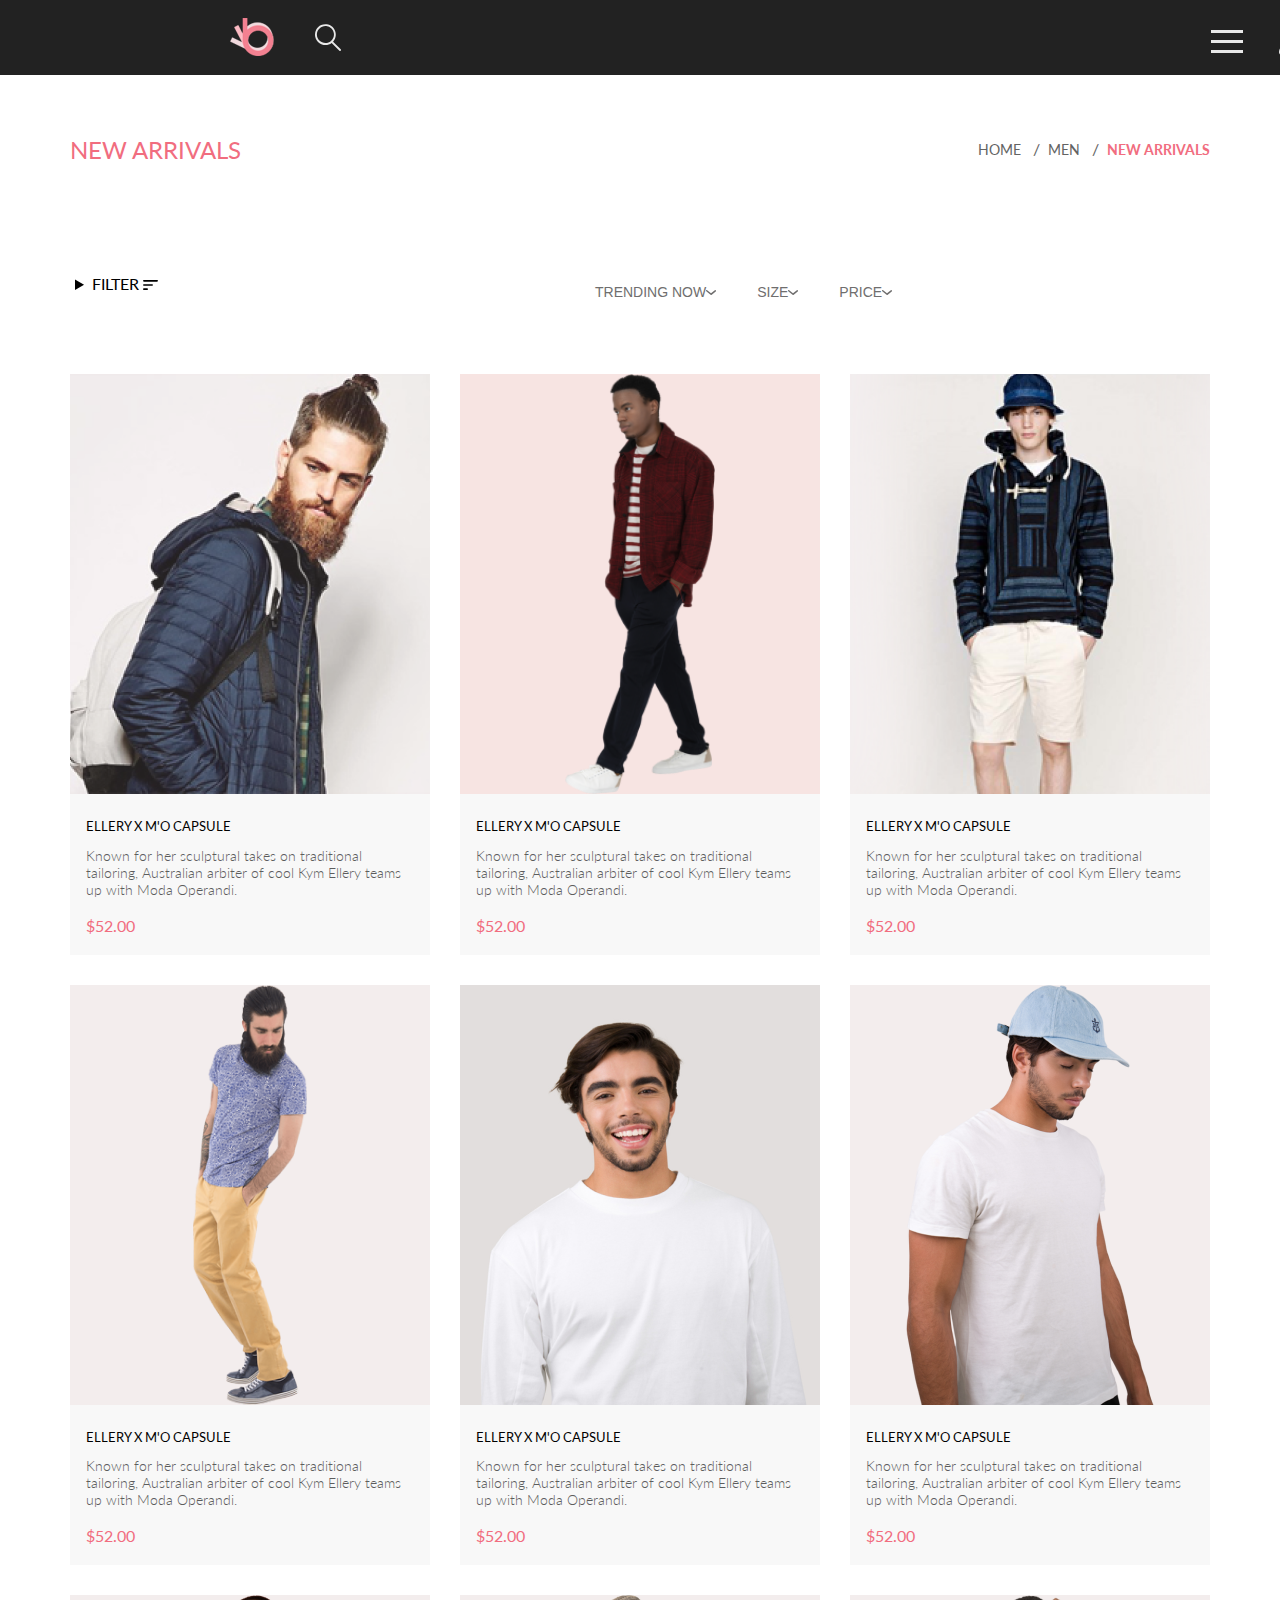
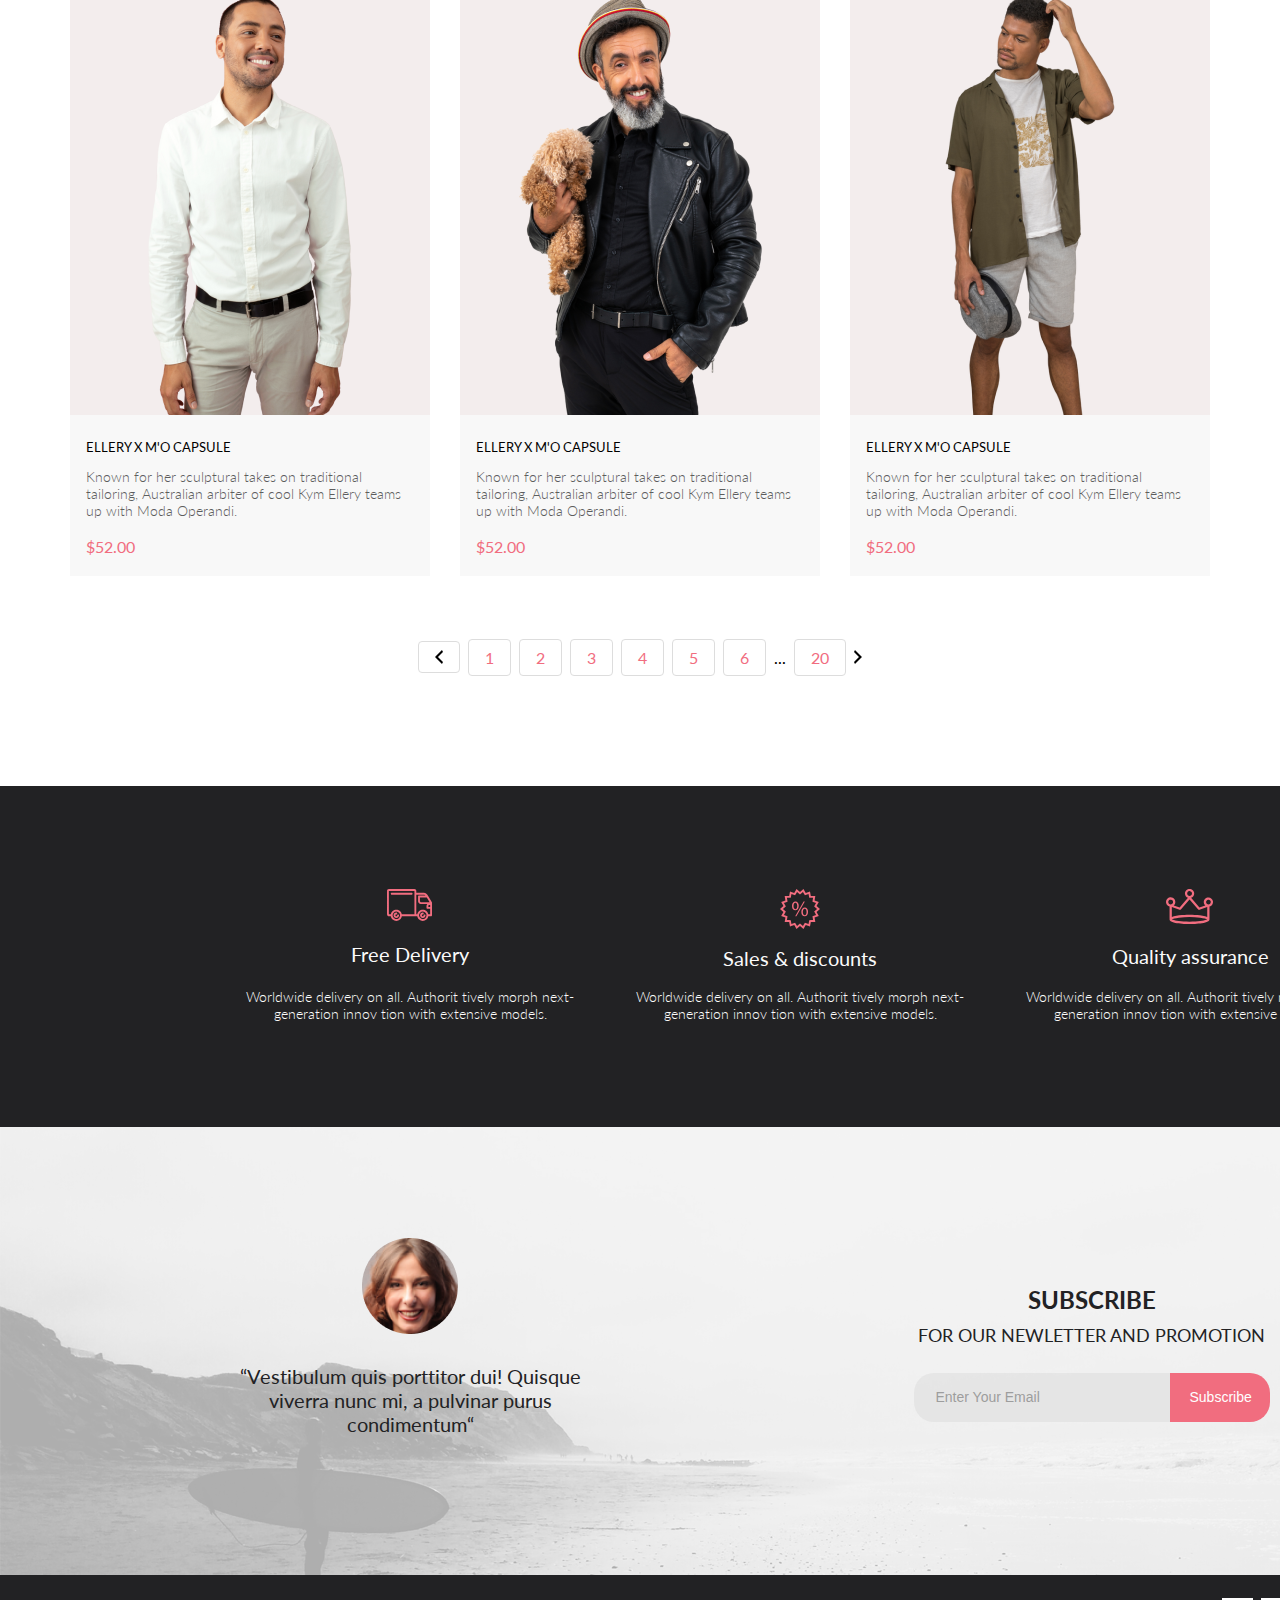
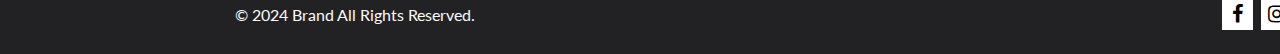
==== catalog.html @ 46aeae8e "git init" ====
<!DOCTYPE html>
<html lang="en">
<head>
    <meta charset="UTF-8">
    <meta http-equiv="X-UA-Compatible" content="IE=edge">
    <meta name="viewport" content="width=device-width, initial-scale=1.0">
    <title>Catalog</title>
    <link rel="stylesheet" href="style.css" />
    <link
        href="https://fonts.googleapis.com/css2?family=Lato:ital,wght@0,100;0,300;0,400;0,700;0,900;1,100;1,300;1,400;1,700;1,900&display=swap"
        rel="stylesheet">
    <link rel="stylesheet" href="https://cdnjs.cloudflare.com/ajax/libs/font-awesome/4.7.0/css/font-awesome.min.css">
</head>
<body>
    <header class="top__container">
        <div class="head__navbar center__site">
            <div class="logo">
                <a href="./index.html"><img src="./img/logo.svg" alt="logo"></a>
                <button><img src="./img/search.svg" alt="search"></button>
            </div>
            <div class="head__buttons">
                <div class="hamburger-menu">
                    <input id="menu__toggle" type="checkbox" />
                    <label class="menu__btn" for="menu__toggle">
                        <span></span>
                    </label>
                    <ul class="menu__box">
                        <h2>MENU</h2>
                        <h3>MAN</h3>
                        <li><a class="menu__item" href="#m_accessories">Accessories</a></li>
                        <li><a class="menu__item" href="#m_bags">Bags</a></li>
                        <li><a class="menu__item" href="#m_denim">Denim</a></li>
                        <li><a class="menu__item" href="#m_t-shirts">T-Shirts</a></li>
                        <h3>WOMAN</h3>
                        <li><a class="menu__item" href="#w_accessories">Accessories</a></li>
                        <li><a class="menu__item" href="#w_jackets&coats">Jackets & Coats</a></li>
                        <li><a class="menu__item" href="#w_polos">Polos</a></li>
                        <li><a class="menu__item" href="#w_t-shirts">T-Shirts</a></li>
                        <li><a class="menu__item" href="#w_shirts">Shirts</a></li>
                        <h3>KIDS</h3>
                        <li><a class="menu__item" href="#k_accessories">Accessories</a></li>
                        <li><a class="menu__item" href="#k_jackets&coats">Jackets & Coats</a></li>
                        <li><a class="menu__item" href="#k_polos">Polos</a></li>
                        <li><a class="menu__item" href="#k_t-shirts">T-Shirts</a></li>
                        <li><a class="menu__item" href="#k_shirts">Shirts</a></li>
                        <li><a class="menu__item" href="#k_bags">Bags</a></li>
                    </ul>
                </div>
                <button><img src="./img/profile.svg" alt="profile"></button>
                <button><img src="./img/cart.svg" alt="cart"></button>
            </div>
        </div>
    </header>
    <main class="container center__site">
        <div class="head__container">
            <h3>NEW ARRIVALS</h3>
            <ul class="head__breadcrumbs">
                <li><a class="head__bredcrumbs__link" href="./index.html">HOME</a> <span class="pipe">/</span></li>
                <li><a class="head__bredcrumbs__link" href="./catalog.html">MEN</a> <span class="pipe">/</span></li>
                <li><span class="head__bredcrumbs__link-new">NEW ARRIVALS</span></li>
            </ul>
        </div>
        <div class="dropdown__filter__block">
            <div class="filter__block">
                <details class="filter">
                    <summary class="filter__summary"><span class="filter__heading">FILTER</span> <svg width="15" height="10" viewBox="0 0 15 10" fill="none" xmlns="http://www.w3.org/2000/svg">
                        <path d="M0.833333 10H4.16667C4.625 10 5 9.625 5 9.16667C5 8.70833 4.625 8.33333 4.16667 8.33333H0.833333C0.375 8.33333 0 8.70833 0 9.16667C0 9.625 0.375 10 0.833333 10ZM0 0.833333C0 1.29167 0.375 1.66667 0.833333 1.66667H14.1667C14.625 1.66667 15 1.29167 15 0.833333C15 0.375 14.625 0 14.1667 0H0.833333C0.375 0 0 0.375 0 0.833333ZM0.833333 5.83333H9.16667C9.625 5.83333 10 5.45833 10 5C10 4.54167 9.625 4.16667 9.16667 4.16667H0.833333C0.375 4.16667 0 4.54167 0 5C0 5.45833 0.375 5.83333 0.833333 5.83333Z" fill="black"/>
                        </svg>
                        </summary>
                        Lorem ipsum dolor sit amet consectetur adipisicing elit. Nostrum, quae dolore? Perferendis, blanditiis at, voluptates qui cum facilis voluptas minus modi laborum perspiciatis aut dignissimos! Ipsa exercitationem ab magnam deserunt.
                </details>
            </div>
            <div class="dropdown">
                <button class="dropbtn">TRENDING NOW <span class="arrow"><img src="./img/Vector.svg"
                            alt="vector"></span></button>
                <div class="dropdown-content">
                    <p>Trending Item 1</p>
                    <p>Trending Item 2</p>
                </div>
            </div>
            <div class="dropdown">
                <button class="dropbtn">SIZE <span class="arrow"><img src="./img/Vector.svg"
                            alt="vector"></span></button>
                <div class="dropdown-content">
                    <button class="size-btn">XS</button>
                    <button class="size-btn">S</button>
                    <button class="size-btn">M</button>
                    <button class="size-btn">L</button>
                </div>
            </div>
            <div class="dropdown">
                <button class="dropbtn">PRICE <span class="arrow"><img src="./img/Vector.svg"
                            alt="vector"></span></button>
                <div class="dropdown-content">
                    <p>Trending Item 1</p>
                    <p>Trending Item 2</p>
                </div>
            </div>
        </div>
        <div class="all__cards__catalog">
            <div class="product__card__catalog">
                <div class="prod__image_cont">
                    <img src="./img/product1.png" alt="man_lefttop">
                    <button class="btn">
                        <img src="./img/cart.svg" alt="cart">
                        Add to Cart
                    </button>
                </div>
                <div class="card__text">
                    <h3>ELLERY X M'O CAPSULE</h3>
                    <p>Known for her sculptural takes on traditional tailoring, Australian arbiter of cool Kym
                        Ellery teams up with Moda Operandi.</p>
                    <h4>$52.00</h4>
                </div>
            </div>
            <div class="product__card__catalog">
                <div class="prod__image_cont centerman">
                    <img src="./img/product2_catalog.png" alt="product2_catalog">
                    <button class="btn">
                        <img src="./img/cart.svg" alt="cart">
                        Add to Cart
                    </button>
                </div>
                <div class="card__text">
                    <h3>ELLERY X M'O CAPSULE</h3>
                    <p>Known for her sculptural takes on traditional tailoring, Australian arbiter of cool Kym
                        Ellery teams up with Moda Operandi.</p>
                    <h4>$52.00</h4>
                </div>
            </div>
            <div class="product__card__catalog">
                <div class="prod__image_cont">
                    <img src="./img/product3.png" alt="product3__catalog">
                    <button class="btn">
                        <img src="./img/cart.svg" alt="cart">
                        Add to Cart
                    </button>
                </div>
                <div class="card__text">
                    <h3>ELLERY X M'O CAPSULE</h3>
                    <p>Known for her sculptural takes on traditional tailoring, Australian arbiter of cool Kym
                        Ellery teams up with Moda Operandi.</p>
                    <h4>$52.00</h4>
                </div>
            </div>
            <div class="product__card__catalog">
                <div class="prod__image_cont">
                    <img src="./img/product4.png" alt="product4__catalog">
                    <button class="btn">
                        <img src="./img/cart.svg" alt="cart">
                        Add to Cart
                    </button>
                </div>
                <div class="card__text">
                    <h3>ELLERY X M'O CAPSULE</h3>
                    <p>Known for her sculptural takes on traditional tailoring, Australian arbiter of cool Kym
                        Ellery teams up with Moda Operandi.</p>
                    <h4>$52.00</h4>
                </div>
            </div>
            <div class="product__card__catalog">
                <div class="prod__image_cont">
                    <img src="./img/product5_catalog.png" alt="product5_catalog">
                    <button class="btn">
                        <img src="./img/cart.svg" alt="cart">
                        Add to Cart
                    </button>
                </div>
                <div class="card__text">
                    <h3>ELLERY X M'O CAPSULE</h3>
                    <p>Known for her sculptural takes on traditional tailoring, Australian arbiter of cool Kym
                        Ellery teams up with Moda Operandi.</p>
                    <h4>$52.00</h4>
                </div>
            </div>
            <div class="product__card__catalog">
                <div class="prod__image_cont">
                    <img src="./img/product6_catalog.png" alt="product6_catalog">
                    <button class="btn">
                        <img src="./img/cart.svg" alt="cart">
                        Add to Cart
                    </button>
                </div>
                <div class="card__text">
                    <h3>ELLERY X M'O CAPSULE</h3>
                    <p>Known for her sculptural takes on traditional tailoring, Australian arbiter of cool Kym
                        Ellery teams up with Moda Operandi.</p>
                    <h4>$52.00</h4>
                </div>
            </div>
            <div class="product__card__catalog">
                <div class="prod__image_cont">
                    <img src="./img/product7_catalog.png" alt="product7_catalog">
                    <button class="btn">
                        <img src="./img/cart.svg" alt="cart">
                        Add to Cart
                    </button>
                </div>
                <div class="card__text">
                    <h3>ELLERY X M'O CAPSULE</h3>
                    <p>Known for her sculptural takes on traditional tailoring, Australian arbiter of cool Kym
                        Ellery teams up with Moda Operandi.</p>
                    <h4>$52.00</h4>
                </div>
            </div>
            <div class="product__card__catalog">
                <div class="prod__image_cont">
                    <img src="./img/product8_catalog.png" alt="product8_catalog">
                    <button class="btn">
                        <img src="./img/cart.svg" alt="cart">
                        Add to Cart
                    </button>
                </div>
                <div class="card__text">
                    <h3>ELLERY X M'O CAPSULE</h3>
                    <p>Known for her sculptural takes on traditional tailoring, Australian arbiter of cool Kym
                        Ellery teams up with Moda Operandi.</p>
                    <h4>$52.00</h4>
                </div>
            </div>
            <div class="product__card__catalog">
                <div class="prod__image_cont">
                    <img src="./img/product9_catalog.png" alt="product9_catalog">
                    <button class="btn">
                        <img src="./img/cart.svg" alt="cart">
                        Add to Cart
                    </button>
                </div>
                <div class="card__text">
                    <h3>ELLERY X M'O CAPSULE</h3>
                    <p>Known for her sculptural takes on traditional tailoring, Australian arbiter of cool Kym
                        Ellery teams up with Moda Operandi.</p>
                    <h4>$52.00</h4>
                </div>
            </div>
        </div>
        </div>
        <div class="pagination">
            <div class="pagination__all__links">
                <a class="pagination__link" href="#"><img src="./img/Vec_pagination_left.svg" alt="vector"></a>
                <a class="pagination__link" href="#">1</a>
                <a class="pagination__link" href="#">2</a>
                <a class="pagination__link" href="#">3</a>
                <a class="pagination__link" href="#">4</a>
                <a class="pagination__link" href="#">5</a>
                <a class="pagination__link" href="#">6</a>
                <span>...</span>
                <a class="pagination__link" href="#">20</a>
                <a href="#"><img src="./img/Vec_pagination_right.svg" alt="vector"></a>
            </div>
        </div>
    </main>
    <div class="main__bottom">
        <div class="footer__info">
            <div class="footer__info__card">
                <img src="./img/car.svg" alt="car">
                <h2>Free Delivery</h2>
                <p>Worldwide delivery on all. Authorit tively morph next-generation innov tion with extensive models.
                </p>
            </div>
            <div class="footer__info__card">
                <img src="./img/discount.svg" alt="discount">
                <h2>Sales & discounts</h2>
                <p>Worldwide delivery on all. Authorit tively morph next-generation innov tion with extensive models.
                </p>
            </div>
            <div class="footer__info__card">
                <img src="./img/crown.svg" alt="crown">
                <h2>Quality assurance</h2>
                <p>Worldwide delivery on all. Authorit tively morph next-generation innov tion with extensive models.
                </p>
            </div>
        </div>
        <div class="footer__subscribe">
            <div class="footer__blur">
                <div class="footer__subscribe__info">
                    <img src="./img/profpicture_woman.png" alt="profpicture_woman">
                    <p>“Vestibulum quis porttitor dui! Quisque viverra nunc mi, a pulvinar purus condimentum“</p>
                </div>
                <div class="footer__subsc_subsc">
                    <div class="footer__subsc_subsc__text">
                        <h2>SUBSCRIBE </h2>
                        <p>FOR OUR NEWLETTER AND PROMOTION</p>
                    </div>
                    <div class="footer__subsc__form__btn">
                        <form action="#">
                            <input required type="email" placeholder="Enter Your Email">
                            <button type="submit">Subscribe</button>
                        </form>
                    </div>
                </div>
            </div>
        </div>
    </div>
    <footer>
        <div class="footer__navbar">
            <p>© 2024 Brand All Rights Reserved.</p>
            <div class="footer__navbar__icons">
                <a href="#" class="fa fa-facebook"></a>
                <a href="#" class="fa fa-instagram"></a>
                <a href="#" class="fa fa-pinterest-p"></a>
                <a href="#" class="fa fa-twitter"></a>
            </div>
        </div>
    </footer>
</body>
</html>
---- style.css ----
@charset "UTF-8";
* {
  padding: 0;
  margin: 0;
  box-sizing: border-box;
  text-decoration: none;
}

.center__site {
  padding-left: calc(50% - 570px);
  padding-right: calc(50% - 570px);
}

body {
  scroll-behavior: smooth;
  text-rendering: optimizeSpeed;
  background: #fff;
  overflow-x: hidden;
  font-family: "Lato", sans-serif;
}

img {
  display: block;
  max-width: 100%;
}

.top__container {
  width: 1600px;
  margin: 0 auto;
}

.head__navbar {
  background-color: #222;
  height: 75px;
  display: flex;
  justify-content: space-between;
}

.head__navbar button {
  background-color: #222;
  border: none;
  cursor: pointer;
}

/* hamburger */
#menu__toggle {
  opacity: 0;
}

#menu__toggle:checked ~ .menu__box {
  right: 0 !important;
}

.menu__btn {
  position: relative;
  z-index: 20;
  padding-right: 25px;
  cursor: pointer;
}

.menu__btn > span,
.menu__btn > span::before,
.menu__btn > span::after {
  display: block;
  position: absolute;
  width: 32px;
  height: 3px;
  background-color: #e8e8e8;
  transition-duration: 0.25s;
}

.menu__btn > span {
  margin-top: -5px;
}

.menu__btn > span::before {
  content: "";
  top: -10px;
}

.menu__btn > span::after {
  content: "";
  top: 10px;
}

.menu__box {
  display: flex;
  position: absolute;
  flex-direction: column;
  top: 75px;
  right: -100%;
  width: 232px;
  height: 634px;
  margin: 0;
  margin-right: calc(50% - 1140px + 340px);
  padding-top: 32px;
  padding-left: 33px;
  list-style: none;
  background-color: #fff;
  box-shadow: 2px 2px 6px rgba(0, 0, 0, 0.4);
  transition: right 0.5s ease-in-out;
  z-index: 10;
}

.menu__box h2 {
  font-style: normal;
  font-weight: 700;
  font-size: 14px;
  line-height: 17px;
  color: #000;
}

.menu__box h3 {
  font-style: normal;
  font-weight: 400;
  font-size: 14px;
  line-height: 17px;
  color: #f16d7f;
  padding-top: 20px;
}

.menu__item {
  display: block;
  padding-left: 20px;
  padding-top: 12px;
  font-style: normal;
  font-weight: 400;
  font-size: 14px;
  line-height: 17px;
  color: #6f6e6e;
  transition-duration: 0.25s;
}

/* end hamburger */
.logo {
  display: flex;
  flex-direction: row;
  justify-content: space-between;
  width: 111px;
  padding-top: 18px;
  padding-bottom: 19px;
}

.head__buttons {
  display: flex;
  flex-direction: row;
  justify-content: space-between;
  width: 159px;
  padding-top: 26px;
  padding-bottom: 20px;
}

.head__title {
  background-color: #f1e4e6;
  display: flex;
  flex-direction: row;
  justify-content: center;
  height: 764px;
}

.image {
  min-width: 801px;
}

.right__side__head {
  display: flex;
  flex-direction: row;
  margin-left: 63px;
  margin-top: 290px;
  margin-bottom: 381px;
  margin-right: 331px;
  width: 405px;
  height: 93px;
}

.rectangle {
  background-color: #f16d7f;
  width: 12px;
  height: 92px;
  margin-right: 16px;
}

.text {
  font-style: normal;
  font-weight: 900;
  font-size: 48px;
  line-height: 1;
  color: #222222;
}

span.h2 {
  font-weight: 700;
  font-size: 32px;
  line-height: 39px;
}

span.h2pink {
  color: #f16d7f;
}

.top__cards {
  display: grid;
  height: 470px;
  grid-template-columns: 1fr 1fr 1fr;
  grid-template-rows: 1fr 1fr;
  gap: 30px;
  margin-top: 65px;
}

.top__card {
  position: relative;
  text-align: center;
  cursor: pointer;
}

.top__card__big {
  grid-area: 2/1/3/4;
}

.centered {
  position: absolute;
  top: 50%;
  left: 50%;
  transform: translate(-50%, -50%);
  background: rgba(33, 22, 22, 0.7);
  width: 100%;
  height: 100%;
  display: flex;
  flex-direction: column;
  justify-content: center;
}

.centered h3 {
  font-style: normal;
  font-weight: 400;
  font-size: 16px;
  line-height: 19px;
  text-align: center;
  color: #fff;
}

.centered h2 {
  font-style: normal;
  font-weight: 700;
  font-size: 24px;
  line-height: 29px;
  text-align: center;
  color: #f16d7f;
}

.products {
  margin-top: 96px;
}

.main__title {
  display: flex;
  flex-direction: column;
  align-items: center;
}

.main__title h3 {
  font-style: normal;
  font-weight: 400;
  font-size: 30px;
  line-height: 36px;
  color: #222;
}

.main__title p {
  font-style: normal;
  font-weight: 400;
  font-size: 14px;
  line-height: 17px;
  color: #9f9f9f;
  margin-top: 6px;
}

.all__cards {
  display: grid;
  grid-template-columns: 1fr 1fr 1fr;
  grid-template-rows: 1fr 1fr;
  gap: 30px;
  margin-top: 48px;
}

.product__card {
  display: flex;
  flex-direction: column;
}

/*--product card hover image --*/
.prod__image_cont {
  position: relative;
  cursor: pointer;
  width: 100%;
  height: 100%;
}

.prod__image_cont:before {
  content: "";
  position: absolute;
  width: 100%;
  height: 100%;
  top: 0;
  left: 0;
  right: 0;
  background-color: rgba(0, 0, 0, 0);
}

.prod__image_cont:hover::before {
  background: rgba(58, 56, 56, 0.86);
}

.prod__image_cont img {
  display: block;
}

.prod__image_cont .btn {
  width: 138px;
  height: 43px;
  display: flex;
  flex-direction: row;
  align-items: center;
  justify-content: space-around;
  position: absolute;
  top: 50%;
  left: 50%;
  transform: translate(-50%, -50%);
  -ms-transform: translate(-50%, -50%);
  opacity: 0;
  background: none;
  border: 1px solid #fff;
  font-style: normal;
  font-weight: 400;
  font-size: 14px;
  line-height: 17px;
  color: #fff;
}

.prod__image_cont:hover button {
  opacity: 1;
  cursor: pointer;
}

/*----*/
.card__text {
  background-color: #f8f8f8;
  padding-left: 16px;
  padding-right: 29px;
}

.card__text h3 {
  padding-top: 24px;
  font-style: normal;
  font-weight: 400;
  font-size: 13px;
  line-height: 16px;
  color: #000;
}

.card__text p {
  margin-top: 12.6px;
  font-style: normal;
  font-weight: 300;
  font-size: 14px;
  line-height: 17px;
  color: #5d5d5d;
}

.card__text h4 {
  margin-top: 18px;
  padding-bottom: 20px;
  font-style: normal;
  font-weight: 400;
  font-size: 16px;
  line-height: 19px;
  color: #f16d7f;
}

.all__prod__button {
  margin-top: 48px;
  margin-bottom: 60px;
  display: flex;
  flex-direction: column;
  align-items: center;
}

.all__prod__button button {
  width: 211px;
  height: 47px;
  border: 1px solid #ff6a6a;
  font-style: normal;
  font-weight: 400;
  font-size: 16px;
  line-height: 19px;
  color: #f26376;
  background: none;
  cursor: pointer;
}

.all__prod__button button:hover {
  color: #fff;
  background: #f16d7f;
}

.main__bottom {
  margin: 0 auto;
  align-items: center;
}

.footer__info {
  height: 341px;
  width: 1600px;
  margin: auto;
  background: #222224;
  margin-top: 95px;
  display: flex;
  flex-direction: row;
  justify-content: center;
  gap: 30px;
}

.footer__info__card {
  display: flex;
  flex-direction: column;
  align-items: center;
  margin-top: 103px;
  width: 360px;
  height: 133px;
  justify-content: space-between;
}

.footer__info__card h2 {
  font-style: normal;
  font-weight: 400;
  font-size: 19.96px;
  line-height: 24px;
  color: #FBFBFB;
}

.footer__info__card p {
  font-style: normal;
  font-weight: 300;
  font-size: 13.972px;
  line-height: 17px;
  text-align: center;
  color: #FBFBFB;
}

.footer__subscribe {
  height: 448px;
  width: 1600px;
  background-image: url(./img/subscribe.png);
  background-repeat: no-repeat;
  background-position: center;
  background-size: cover;
  margin: 0 auto;
}

.footer__blur {
  background: rgba(244, 244, 244, 0.7);
  height: 448px;
  display: flex;
  flex-direction: row;
  align-items: center;
  justify-content: center;
  gap: 223px;
}

.footer__subscribe__info {
  width: 360px;
  height: 225px;
  display: flex;
  flex-direction: column;
  align-items: center;
  justify-content: space-between;
}

.footer__subscribe__info p {
  font-style: normal;
  font-weight: 400;
  font-size: 20px;
  line-height: 24px;
  text-align: center;
  color: #222224;
  height: 99px;
}

.footer__subsc_subsc {
  width: 557px;
  height: 142px;
  display: flex;
  flex-direction: column;
  align-items: center;
  justify-content: space-between;
}

.footer__subsc_subsc__text {
  text-align: center;
}

.footer__subsc_subsc__text h2 {
  font-style: normal;
  font-weight: 700;
  font-size: 24px;
  line-height: 40px;
  color: #222224;
}

.footer__subsc_subsc__text p {
  font-style: normal;
  font-weight: 400;
  font-size: 18px;
  line-height: 30px;
  color: #222224;
}

.footer__subsc__form__btn form {
  width: 356px;
  height: 49px;
  display: flex;
  justify-content: center;
}

.footer__subsc__form__btn input {
  width: 256px;
  font-style: normal;
  font-weight: 400;
  font-size: 14px;
  line-height: 17px;
  display: flex;
  align-items: center;
  color: #222224;
  opacity: 0.67;
  background: #E1E1E1;
  border-top-left-radius: 20px;
  border-bottom-left-radius: 20px;
  position: relative;
  z-index: 1;
  overflow: hidden;
  padding-left: 22px;
  border: none;
}

.footer__subsc__form__btn button {
  width: 100px;
  height: 49px;
  font-style: normal;
  font-weight: 400;
  font-size: 14px;
  line-height: 17px;
  display: flex;
  align-items: center;
  color: #FFFFFF;
  background: #f16d7f;
  cursor: pointer;
  border-top-right-radius: 20px;
  border-bottom-right-radius: 20px;
  vertical-align: middle;
  padding-left: 20px;
  border: none;
}

.footer__navbar {
  height: 79px;
  width: 1600px;
  margin: 0 auto;
  align-items: center;
  background: #222224;
  display: flex;
  flex-direction: row;
  align-items: center;
  justify-content: space-between;
}

.footer__navbar p {
  font-style: normal;
  font-weight: 400;
  font-size: 16px;
  line-height: 19px;
  color: #FBFBFB;
  margin-left: 235px;
}

.footer__navbar__icons {
  width: 148px;
  height: 32px;
  display: flex;
  justify-content: space-between;
  margin-right: 230px;
}

.footer__navbar__icons a {
  display: flex;
  font-size: 20px;
  align-items: center;
  justify-content: center;
}

.fa {
  width: 31px;
  height: 32px;
  background: #FFFFFF;
  color: #000000;
}

.fa:hover {
  background: #f16d7f;
  color: #FFFFFF;
}

/* Страница Catalog.html */
.head__container {
  display: flex;
  justify-content: space-between;
  height: 148px;
  margin-bottom: 51px;
  color: #F8F3F4;
}
.head__container h3 {
  color: #f16d7f;
  display: flex;
  align-items: center;
  font-style: normal;
  font-weight: normal;
  font-size: 24px;
  line-height: 29px;
  margin: 0;
}
.head__container .head__breadcrumbs {
  display: flex;
  align-items: center;
  margin: 0;
}
.head__container .head__breadcrumbs .head__bredcrumbs__link {
  color: #636363;
  font-size: 14px;
  line-height: 19px;
  text-decoration: none;
}
.head__container .head__breadcrumbs .head__bredcrumbs__link-new {
  color: #f16d7f;
  font-size: 14px;
  line-height: 19px;
  text-decoration: none;
}
.head__container .head__breadcrumbs .pipe {
  margin: 0 8px;
  color: #636363;
}
.head__container .head__breadcrumbs .head__bredcrumbs__link:hover {
  text-decoration: underline;
}
.head__container .head__breadcrumbs .head__bredcrumbs__link-new {
  font-weight: bold;
}
.head__container .head__breadcrumbs li {
  display: inline;
}

.dropdown__filter__block {
  display: flex;
  justify-content: flex-start;
  padding-left: 185px;
  margin-bottom: 64px;
}

.filter__block {
  display: flex;
  justify-content: center;
  padding-right: 320px;
  position: relative;
}

.filter {
  width: 360px;
  position: absolute;
  box-sizing: border-box;
}

.dropdown {
  position: relative;
  display: inline-block;
}
.dropdown .dropbtn {
  background-color: #fff;
  color: #6F6E6E;
  padding: 10px 20px;
  font-size: 14px;
  border: none;
  cursor: pointer;
  display: flex;
  align-items: center;
}
.dropdown .dropbtn.arrow {
  margin-left: 28px;
}
.dropdown .dropdown-content {
  display: none;
  position: absolute;
  background-color: #f9f9f9;
  min-width: 160px;
  box-shadow: 0px 8px 16px 0px rgba(0, 0, 0, 0.2);
  z-index: 1;
  padding: 12px 16px;
}
.dropdown .dropdown-content p, .dropdown .dropdown-content .size-btn {
  color: black;
  padding: 8px 12px;
  text-decoration: none;
  display: block;
  cursor: pointer;
  border: none;
  background: none;
  text-align: left;
}
.dropdown .dropdown-content p:hover, .dropdown .dropdown-content .size-btn:hover {
  background-color: #f1f1f1;
}
.dropdown:hover .dropdown-content {
  display: block;
}

.all__cards__catalog {
  display: grid;
  grid-template-columns: 1fr 1fr 1fr;
  grid-template-rows: 1fr 1fr 1fr;
  gap: 30px;
}

.product__card__catalog {
  display: flex;
  flex-direction: column;
}

.centerman {
  width: 100%;
  height: 100%;
  display: flex;
  justify-content: center;
  background-color: #F7E4E2;
}

.pagination {
  display: flex;
  justify-content: center;
  margin-top: 48px;
  padding: 15px 16px;
}
.pagination .pagination__all__links {
  display: flex;
  align-items: center;
  gap: 8px;
}
.pagination .pagination__all__links .pagination__link {
  padding: 8px 16px;
  text-decoration: none;
  color: #f16d7f;
  border: 1px solid #ddd;
  border-radius: 4px;
  transition: all 0.3s;
}
.pagination .pagination__all__links .pagination__link:hover {
  background-color: #f16d7f;
  color: #fff;
}
.pagination .pagination__all__links .pagination__link.active {
  background-color: #f16d7f;
  color: white;
  border: 1px solid #f16d7f;
}

@media (max-width: 1024px) {
  .container {
    width: 736px;
  }
  .top__container {
    width: 768px;
  }
  .image {
    min-width: 386px;
  }
  .logo {
    margin-left: 32px;
  }
  .head__buttons {
    margin-right: 32px;
  }
  .head__title {
    height: 368px;
  }
  .right__side__head {
    display: flex;
    flex-direction: row;
    margin-left: 39px;
    margin-top: 138px;
    margin-bottom: 138px;
    margin-right: 33px;
    height: 92px;
    width: 311px;
  }
  .text {
    font-size: 44px;
    line-height: 0.9;
  }
  span.h2 {
    font-size: 24px;
    line-height: 28px;
  }
  .top__cards {
    gap: 20px;
    height: 303px;
  }
  .main__title {
    margin-top: 110px;
    margin-bottom: 73px;
  }
  .main__title p {
    margin-top: 3px;
  }
  .all__cards {
    display: grid;
    grid-template-columns: 1fr 1fr;
    grid-template-rows: 1fr 1fr 1fr;
    gap: 20px;
  }
  .all__prod__button {
    margin-top: 32px;
    margin-bottom: 64px;
  }
  .footer__info {
    height: 610px;
    width: 768px;
    display: flex;
    flex-direction: column;
    align-items: center;
    gap: 48;
    margin-top: 65px;
  }
  .footer__info__card {
    margin: 0 auto;
  }
  .footer__subscribe {
    height: 693px;
    width: 768px;
    background-image: url(./img/subscribe_tablet.png);
    background-size: cover;
    margin: 0 auto;
  }
  .footer__blur {
    height: 693px;
    display: flex;
    flex-direction: column;
    gap: 48px;
    justify-content: center;
    align-items: center;
  }
  .footer__navbar {
    width: 768px;
  }
  .footer__navbar p {
    margin-left: 32px;
  }
  .footer__navbar__icons {
    margin-right: 32px;
  }
}
@media (min-width: 320px) and (max-width: 767px) {
  .container {
    width: 359px;
  }
  .top__container {
    width: 375px;
  }
  .image {
    display: none;
  }
  .logo {
    margin-left: 16px;
  }
  .head__buttons {
    width: 32px;
    margin-right: 16px;
    overflow-x: hidden;
  }
  .right__side__head {
    display: flex;
    flex-direction: row;
    justify-content: center;
    margin: 148px 56px 149px;
    width: 236px;
    height: 66px;
  }
  .rectangle {
    height: 61px;
    margin-right: 15px;
  }
  .text {
    padding-top: 6px;
    font-size: 38px;
    line-height: 0.7;
  }
  span.h2 {
    font-size: 20px;
    line-height: 24px;
  }
  .top__cards {
    display: grid;
    grid-template-columns: 1fr;
    margin-top: 64px;
    width: 343px;
    gap: 32px;
    height: auto;
    margin: auto;
  }
  .top__card__big {
    grid-area: 4/1/5/2;
    height: 111px;
  }
  .top__card__big img {
    height: 100%;
    width: 100%;
    -o-object-fit: cover;
       object-fit: cover;
  }
  .products {
    margin-top: 64px;
  }
  .all__cards {
    display: grid;
    grid-template-columns: 1fr;
    margin-top: 64px;
  }
  .all__prod__button {
    margin-top: 41px;
  }
  .footer__info {
    width: 375px;
    gap: 46px;
  }
  .footer__subscribe {
    height: 550px;
    width: 375px;
  }
  .footer__blur {
    height: 550px;
    display: flex;
    flex-direction: column;
    align-items: center;
    justify-content: center;
    gap: 48px;
  }
  .footer__navbar {
    width: 375px;
    height: 143px;
    flex-direction: column-reverse;
  }
  .footer__navbar p {
    margin-left: 0px;
    margin-bottom: 9px;
  }
  .footer__navbar__icons {
    margin-right: 0px;
    margin-top: 43px;
  }
  .footer__subscribe__info {
    width: 343px;
    height: 194px;
    justify-content: space-between;
  }
  .footer__subscribe__info p {
    height: 73px;
    font-size: 18px;
  }
  .footer__subsc_subsc {
    width: 341px;
    height: 123px;
  }
  .footer__subsc_subsc__text {
    text-align: center;
  }
  .footer__subsc_subsc__text h2 {
    line-height: 36px;
  }
  .footer__subsc_subsc__text p {
    font-size: 14px;
    line-height: 22px;
  }
  .footer__subsc__form__btn form {
    width: 341px;
    height: 47px;
  }
  .footer__subsc__form__btn input {
    width: 245px;
  }
  .footer__subsc__form__btn button {
    width: 96px;
    height: 47px;
  }
}/*# sourceMappingURL=style.css.map */
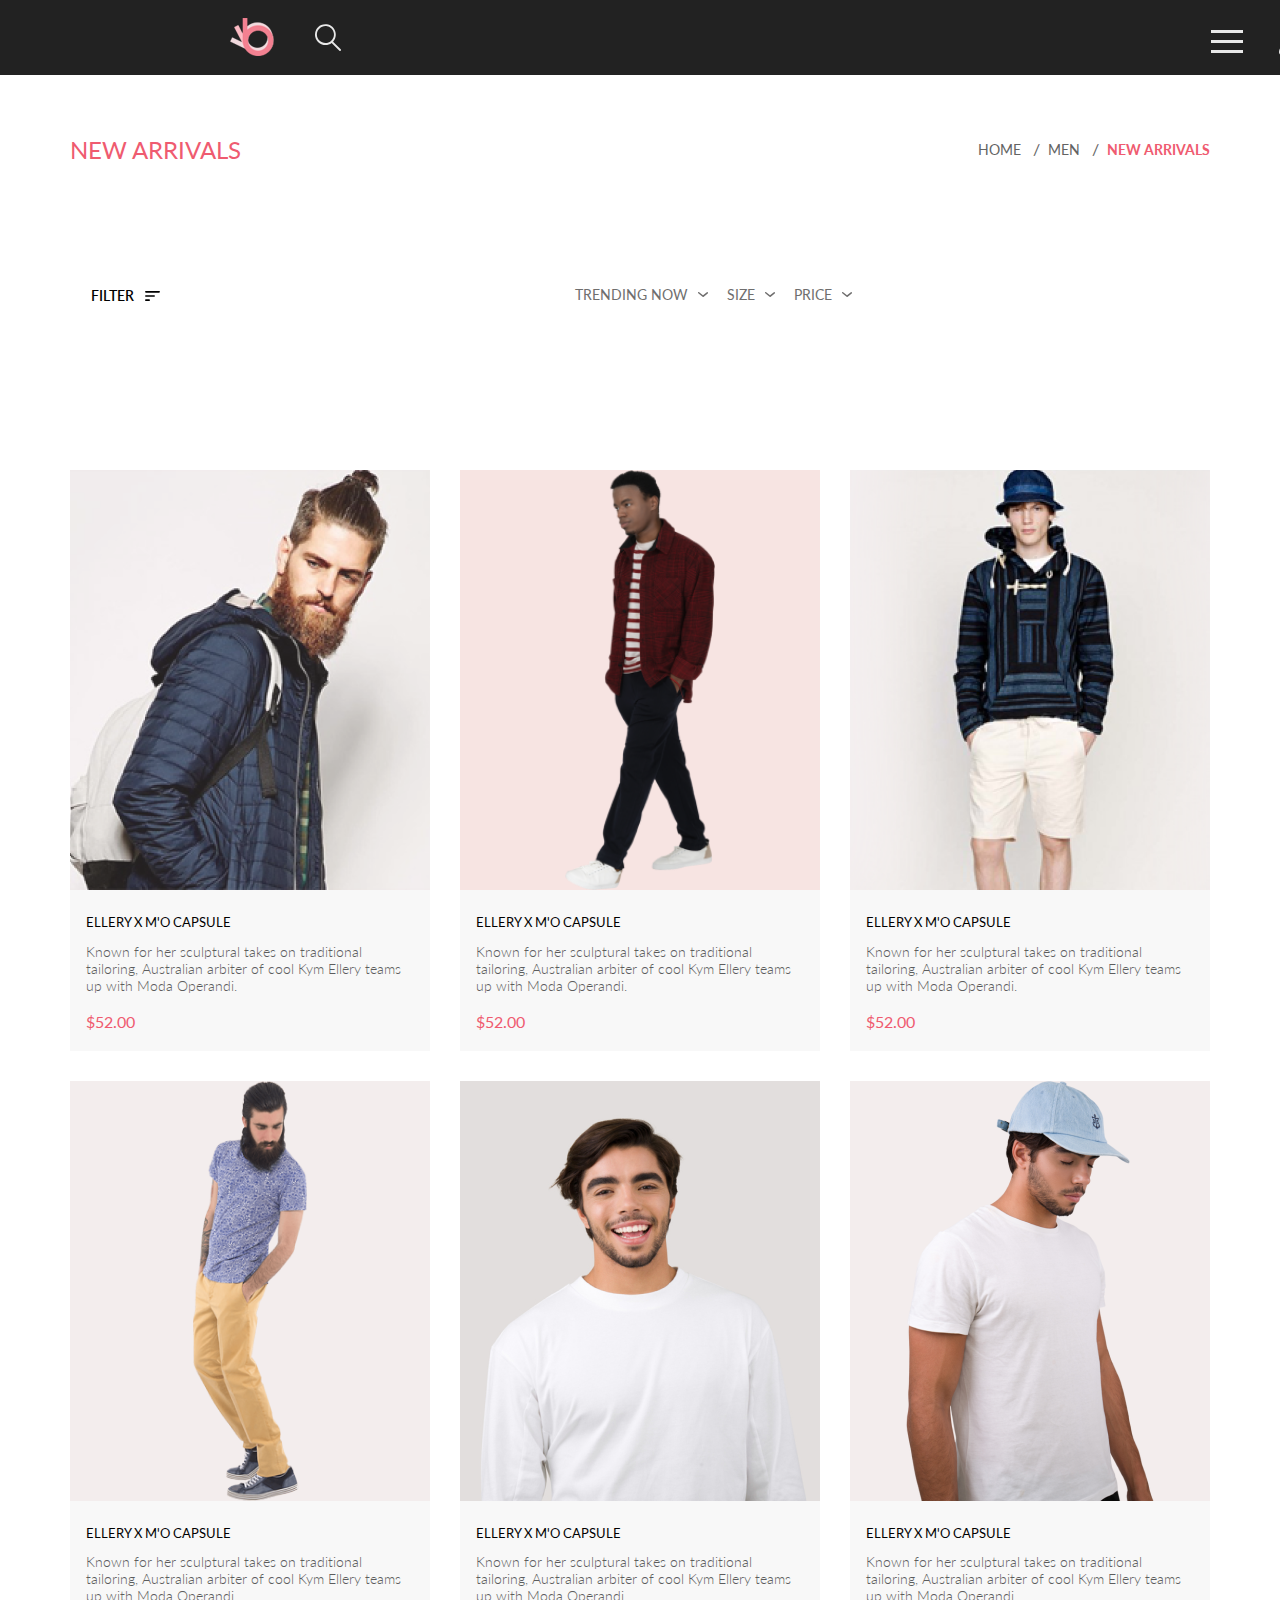
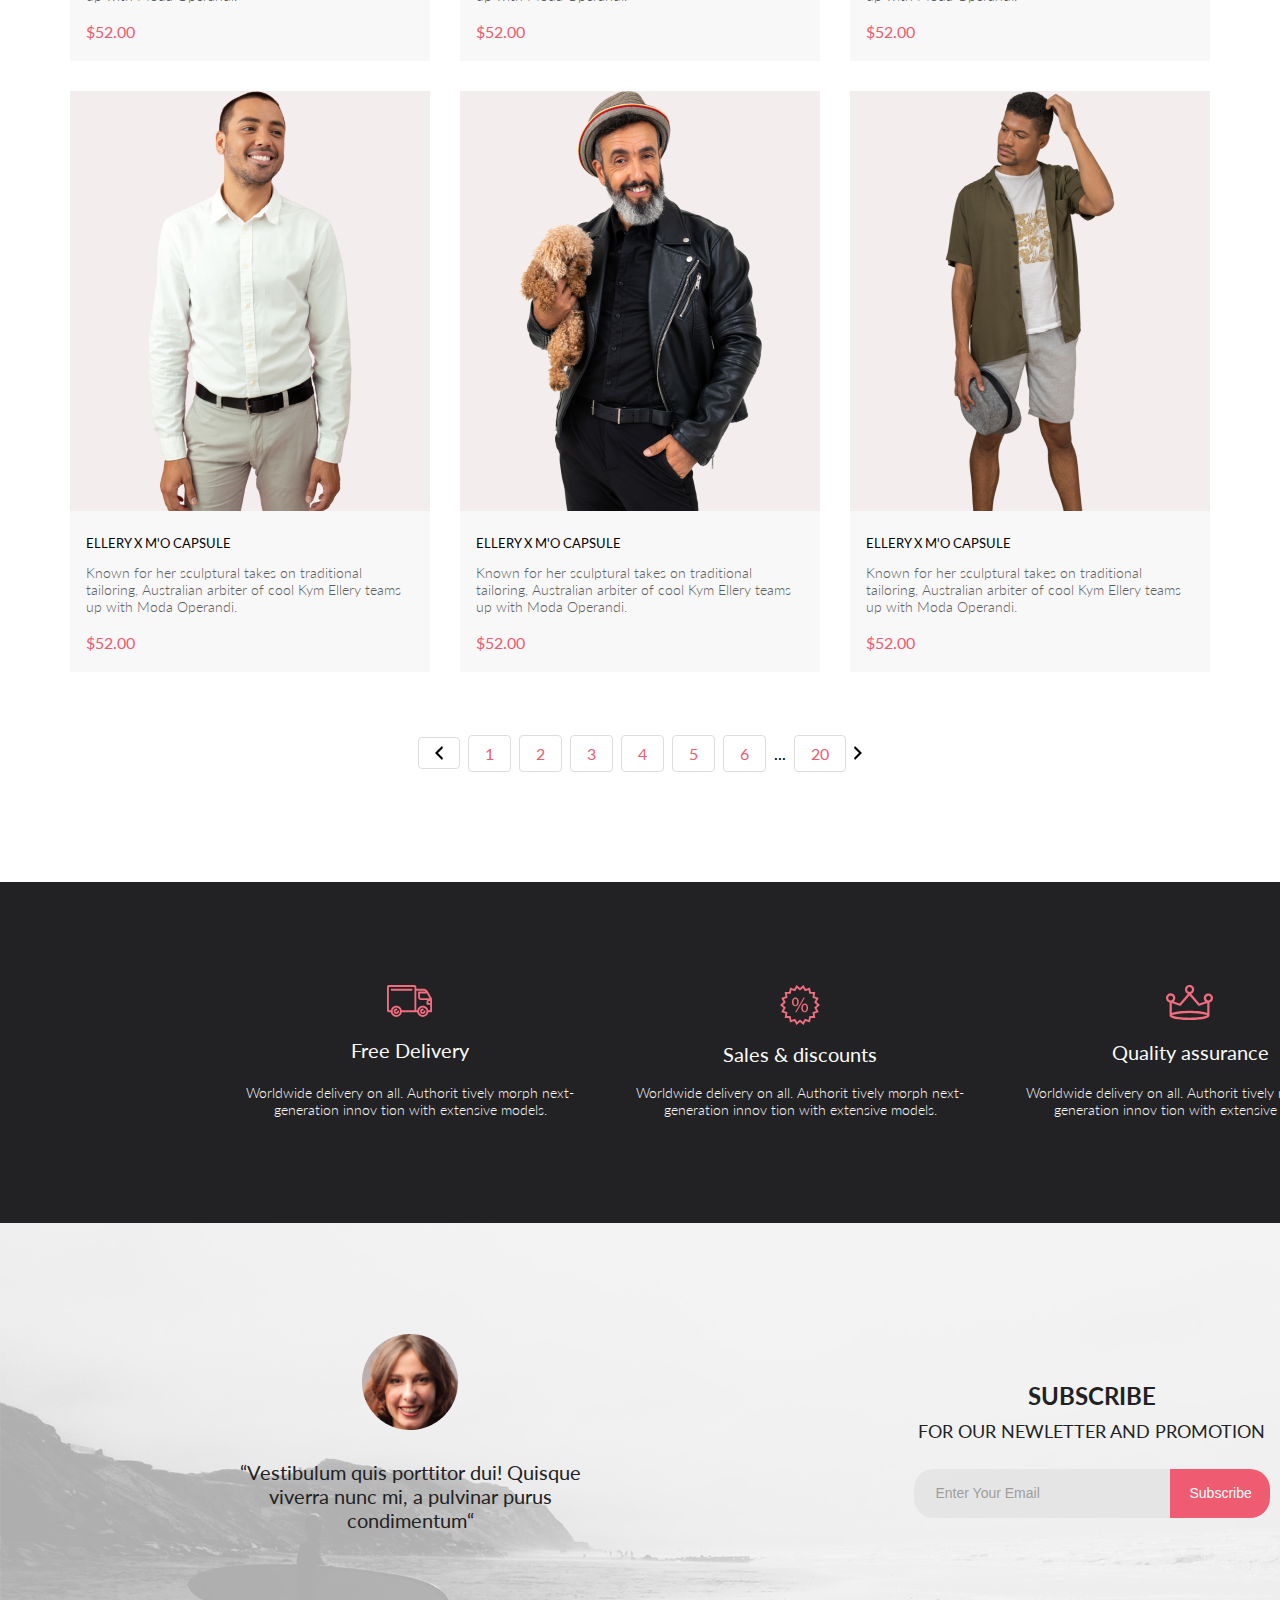
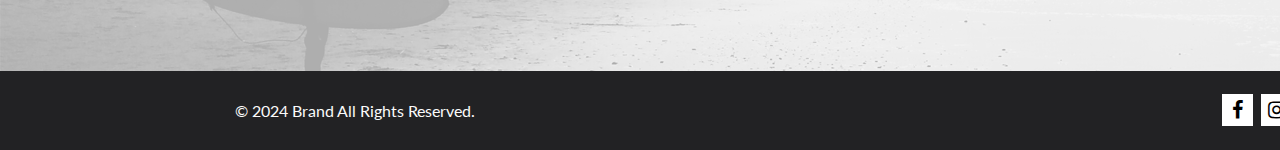
==== commit 4400beaf: "Улучшенная версия странички Каталога, исправлены ошибки" ====
--- a/catalog.html
+++ b/catalog.html
@@ -1,5 +1,6 @@
 <!DOCTYPE html>
 <html lang="en">
+
 <head>
     <meta charset="UTF-8">
     <meta http-equiv="X-UA-Compatible" content="IE=edge">
@@ -11,6 +12,7 @@
         rel="stylesheet">
     <link rel="stylesheet" href="https://cdnjs.cloudflare.com/ajax/libs/font-awesome/4.7.0/css/font-awesome.min.css">
 </head>
+
 <body>
     <header class="top__container">
         <div class="head__navbar center__site">
@@ -63,38 +65,80 @@
         <div class="dropdown__filter__block">
             <div class="filter__block">
                 <details class="filter">
-                    <summary class="filter__summary"><span class="filter__heading">FILTER</span> <svg width="15" height="10" viewBox="0 0 15 10" fill="none" xmlns="http://www.w3.org/2000/svg">
-                        <path d="M0.833333 10H4.16667C4.625 10 5 9.625 5 9.16667C5 8.70833 4.625 8.33333 4.16667 8.33333H0.833333C0.375 8.33333 0 8.70833 0 9.16667C0 9.625 0.375 10 0.833333 10ZM0 0.833333C0 1.29167 0.375 1.66667 0.833333 1.66667H14.1667C14.625 1.66667 15 1.29167 15 0.833333C15 0.375 14.625 0 14.1667 0H0.833333C0.375 0 0 0.375 0 0.833333ZM0.833333 5.83333H9.16667C9.625 5.83333 10 5.45833 10 5C10 4.54167 9.625 4.16667 9.16667 4.16667H0.833333C0.375 4.16667 0 4.54167 0 5C0 5.45833 0.375 5.83333 0.833333 5.83333Z" fill="black"/>
+                    <summary class="filter__summary"><span class="filter__heading">FILTER</span> <svg width="15"
+                            height="10" viewBox="0 0 15 10" fill="none" xmlns="http://www.w3.org/2000/svg">
+                            <path
+                                d="M0.833333 10H4.16667C4.625 10 5 9.625 5 9.16667C5 8.70833 4.625 8.33333 4.16667 8.33333H0.833333C0.375 8.33333 0 8.70833 0 9.16667C0 9.625 0.375 10 0.833333 10ZM0 0.833333C0 1.29167 0.375 1.66667 0.833333 1.66667H14.1667C14.625 1.66667 15 1.29167 15 0.833333C15 0.375 14.625 0 14.1667 0H0.833333C0.375 0 0 0.375 0 0.833333ZM0.833333 5.83333H9.16667C9.625 5.83333 10 5.45833 10 5C10 4.54167 9.625 4.16667 9.16667 4.16667H0.833333C0.375 4.16667 0 4.54167 0 5C0 5.45833 0.375 5.83333 0.833333 5.83333Z"
+                                fill="black" />
                         </svg>
-                        </summary>
-                        Lorem ipsum dolor sit amet consectetur adipisicing elit. Nostrum, quae dolore? Perferendis, blanditiis at, voluptates qui cum facilis voluptas minus modi laborum perspiciatis aut dignissimos! Ipsa exercitationem ab magnam deserunt.
+                    </summary>
+                    <div class="filter__content">
+                        <details open class="filter__item">
+                            <summary class="filter__item__heading">CATEGORY</summary>
+                            <div class="filter__item__link-box">
+                                <a href="" class="filter__item__link">Accessories</a>
+                                <a href="" class="filter__item__link">Bags</a>
+                                <a href="" class="filter__item__link">Denim</a>
+                                <a href="" class="filter__item__link">Hoodies & Sweatshirts</a>
+                                <a href="" class="filter__item__link">Jackets & Coats</a>
+                                <a href="" class="filter__item__link">Polos</a>
+                                <a href="" class="filter__item__link">Shirts</a>
+                                <a href="" class="filter__item__link">Shoes</a>
+                                <a href="" class="filter__item__link">Sweaters & Knits</a>
+                                <a href="" class="filter__item__link">T-Shirts</a>
+                                <a href="" class="filter__item__link">Tanks</a>
+                            </div>
+                        </details>
+                        <details class="filter__item">
+                            <summary class="filter__item__heading">BRAND</summary>
+                        </details>
+                        <details class="filter__item">
+                            <summary class="filter__item__heading">DESIGNER</summary>
+                        </details>
+                    </div>
                 </details>
             </div>
             <div class="dropdown">
-                <button class="dropbtn">TRENDING NOW <span class="arrow"><img src="./img/Vector.svg"
-                            alt="vector"></span></button>
-                <div class="dropdown-content">
-                    <p>Trending Item 1</p>
-                    <p>Trending Item 2</p>
-                </div>
-            </div>
-            <div class="dropdown">
-                <button class="dropbtn">SIZE <span class="arrow"><img src="./img/Vector.svg"
-                            alt="vector"></span></button>
-                <div class="dropdown-content">
-                    <button class="size-btn">XS</button>
-                    <button class="size-btn">S</button>
-                    <button class="size-btn">M</button>
-                    <button class="size-btn">L</button>
-                </div>
-            </div>
-            <div class="dropdown">
-                <button class="dropbtn">PRICE <span class="arrow"><img src="./img/Vector.svg"
-                            alt="vector"></span></button>
-                <div class="dropdown-content">
-                    <p>Trending Item 1</p>
-                    <p>Trending Item 2</p>
-                </div>
+                <details class="dropdown__details">
+                    <summary class="dropdown__summary"><span class="dropdown__heading">TRENDING NOW</span><img
+                            src="./img/Vector.svg" alt="vector"></summary>
+                    <div class="dropdown__content">
+                        <div class="sort__check">
+                            <input type="checkbox">
+                        </div>
+                    </div>
+                </details>
+                <details class="dropdown__details">
+                    <summary class="dropdown__summary"><span class="dropdown__heading">SIZE</span><img
+                            src="./img/Vector.svg" alt="vector"></summary>
+                    <div class="dropdown__content">
+                        <div class="sort__check">
+                            <input id="sort__check1" type="checkbox">
+                            <label for="sort__check1">XS</label>
+                        </div>
+                        <div class="sort__check">
+                            <input id="sort__check2" type="checkbox">
+                            <label for="sort__check2">S</label>
+                        </div>
+                        <div class="sort__check">
+                            <input id="sort__check3" type="checkbox">
+                            <label for="sort__check3">M</label>
+                        </div>
+                        <div class="sort__check">
+                            <input id="sort__check4" type="checkbox">
+                            <label for="sort__check4">L</label>
+                        </div>
+                    </div>
+                </details>
+                <details class="dropdown__details">
+                    <summary class="dropdown__summary"><span class="dropdown__heading">PRICE</span><img
+                            src="./img/Vector.svg" alt="vector"></summary>
+                    <div class="dropdown__content">
+                        <div class="sort__check">
+                            <input type="checkbox">
+                        </div>
+                    </div>
+                </details>
             </div>
         </div>
         <div class="all__cards__catalog">
@@ -304,4 +348,5 @@
         </div>
     </footer>
 </body>
+
 </html>--- a/style.css
+++ b/style.css
@@ -4,6 +4,14 @@
   margin: 0;
   box-sizing: border-box;
   text-decoration: none;
+}
+
+summary {
+  display: block;
+}
+
+summary::-webkit-details-marker {
+  display: none;
 }
 
 .center__site {
@@ -115,7 +123,7 @@
   font-weight: 400;
   font-size: 14px;
   line-height: 17px;
-  color: #f16d7f;
+  color: #EF5B70;
   padding-top: 20px;
 }
 
@@ -174,7 +182,7 @@
 }
 
 .rectangle {
-  background-color: #f16d7f;
+  background-color: #EF5B70;
   width: 12px;
   height: 92px;
   margin-right: 16px;
@@ -195,7 +203,7 @@
 }
 
 span.h2pink {
-  color: #f16d7f;
+  color: #EF5B70;
 }
 
 .top__cards {
@@ -245,7 +253,7 @@
   font-size: 24px;
   line-height: 29px;
   text-align: center;
-  color: #f16d7f;
+  color: #EF5B70;
 }
 
 .products {
@@ -374,7 +382,7 @@
   font-weight: 400;
   font-size: 16px;
   line-height: 19px;
-  color: #f16d7f;
+  color: #EF5B70;
 }
 
 .all__prod__button {
@@ -400,12 +408,107 @@
 
 .all__prod__button button:hover {
   color: #fff;
-  background: #f16d7f;
+  background: #EF5B70;
 }
 
 .main__bottom {
   margin: 0 auto;
   align-items: center;
+}
+
+.cart-items h3 {
+  display: flex;
+  justify-content: center;
+  margin-top: 96px;
+  margin-bottom: 64px;
+  font-style: normal;
+  font-weight: 400;
+  font-size: 30px;
+  line-height: 36px;
+  color: #222;
+}
+
+.cart-item__title {
+  margin-right: 97px;
+  margin-bottom: 36px;
+  font-style: normal;
+  font-weight: 400;
+  font-size: 26px;
+  line-height: 36px;
+  color: #222;
+}
+
+.cart-items {
+  display: none;
+  margin-top: 20px;
+  margin-bottom: 96px;
+}
+
+.cart-item {
+  display: flex;
+  justify-content: center;
+  width: 652px;
+  height: 306px;
+  box-shadow: 17px 19px 24px 0 rgba(0, 0, 0, 0.13);
+}
+
+.cart-items-list {
+  display: grid;
+  grid-template-columns: repeat(1, 652px);
+  justify-content: left;
+  gap: 40px;
+}
+
+.cart-item__image {
+  width: 262px;
+  height: 306px;
+  margin-right: 32px;
+}
+
+.label-text {
+  color: #575757;
+}
+
+.value-text {
+  color: #6F6E6E;
+}
+
+.value-text__price {
+  color: #EF5B70;
+}
+
+.cart-item__info {
+  display: flex;
+  flex-direction: column;
+  gap: 6px;
+  font-style: normal;
+  font-weight: 400;
+  font-size: 22px;
+  line-height: 26px;
+  margin-bottom: 62px;
+}
+
+.cart-item__quantity {
+  color: #575757;
+}
+
+.cart-item__quantity-input {
+  width: 50px;
+  padding: 5px;
+  margin-left: 10px;
+  text-align: center;
+}
+
+.remove-item {
+  background: none;
+  border: none;
+  color: #575757;
+  height: 18px;
+  width: 18px;
+  cursor: pointer;
+  margin-top: 28px;
+  margin-right: 22px;
+  margin-left: 319px;
 }
 
 .footer__info {
@@ -552,7 +655,7 @@
   display: flex;
   align-items: center;
   color: #FFFFFF;
-  background: #f16d7f;
+  background: #EF5B70;
   cursor: pointer;
   border-top-right-radius: 20px;
   border-bottom-right-radius: 20px;
@@ -605,7 +708,7 @@
 }
 
 .fa:hover {
-  background: #f16d7f;
+  background: #EF5B70;
   color: #FFFFFF;
 }
 
@@ -618,7 +721,7 @@
   color: #F8F3F4;
 }
 .head__container h3 {
-  color: #f16d7f;
+  color: #EF5B70;
   display: flex;
   align-items: center;
   font-style: normal;
@@ -639,7 +742,7 @@
   text-decoration: none;
 }
 .head__container .head__breadcrumbs .head__bredcrumbs__link-new {
-  color: #f16d7f;
+  color: #EF5B70;
   font-size: 14px;
   line-height: 19px;
   text-decoration: none;
@@ -668,57 +771,116 @@
 .filter__block {
   display: flex;
   justify-content: center;
+  height: 132px;
   padding-right: 320px;
   position: relative;
 }
 
 .filter {
+  padding: 13px 16px 16px;
   width: 360px;
   position: absolute;
-  box-sizing: border-box;
+}
+.filter[open] {
+  z-index: 1;
+  background: #fff;
+  box-shadow: 6px 4px 35px rgba(0, 0, 0, 0.21);
+}
+.filter[open] .filter__heading {
+  color: #EF5B70;
+}
+.filter[open] path {
+  fill: #EF5B70;
+}
+.filter__summary {
+  display: flex;
+  align-items: center;
+  gap: 11px;
+}
+.filter__heading {
+  font-style: normal;
+  font-size: 14px;
+  font-weight: 600;
+  line-height: 17px;
+  color: #000;
+  cursor: pointer;
+}
+.filter__item {
+  margin-top: 16px;
+}
+.filter__item[open] .filter__item__heading {
+  color: #EF5B70;
+}
+.filter__item__heading {
+  font-style: normal;
+  font-size: 14px;
+  font-weight: 400;
+  line-height: 17px;
+  color: #6f6e6e;
+  padding: 8px 11px 11px 11px;
+  border-bottom: 1px solid #ebebeb;
+  border-left: 5px solid #EF5B70;
+  cursor: pointer;
+}
+.filter__item__link {
+  font-style: normal;
+  font-size: 14px;
+  font-weight: 400;
+  line-height: 17px;
+  color: #6f6e6e;
+}
+.filter__item__link:hover {
+  color: #EF5B70;
+}
+.filter__item__link-box {
+  display: flex;
+  flex-direction: column;
+  gap: 11px;
+  padding: 24px 16px;
 }
 
 .dropdown {
+  padding-top: 12px;
+  display: flex;
+  gap: 18px;
+}
+.dropdown__details {
   position: relative;
-  display: inline-block;
-}
-.dropdown .dropbtn {
-  background-color: #fff;
-  color: #6F6E6E;
-  padding: 10px 20px;
-  font-size: 14px;
-  border: none;
+}
+.dropdown__summary {
+  display: flex;
+  align-items: center;
+  gap: 10px;
   cursor: pointer;
-  display: flex;
-  align-items: center;
-}
-.dropdown .dropbtn.arrow {
-  margin-left: 28px;
-}
-.dropdown .dropdown-content {
-  display: none;
+}
+.dropdown__heading {
+  font-style: normal;
+  font-size: 14px;
+  font-weight: 400;
+  line-height: 17px;
+  color: #6f6e6e;
+}
+.dropdown__content {
+  display: flex;
+  flex-direction: column;
+  gap: 8px;
+  background: #fff;
+  box-shadow: 6px 4px 35px rgba(0, 0, 0, 0.21);
+  z-index: 1;
+  padding: 7px 30px 11px 9px;
   position: absolute;
-  background-color: #f9f9f9;
-  min-width: 160px;
-  box-shadow: 0px 8px 16px 0px rgba(0, 0, 0, 0.2);
-  z-index: 1;
-  padding: 12px 16px;
-}
-.dropdown .dropdown-content p, .dropdown .dropdown-content .size-btn {
-  color: black;
-  padding: 8px 12px;
-  text-decoration: none;
-  display: block;
-  cursor: pointer;
-  border: none;
-  background: none;
-  text-align: left;
-}
-.dropdown .dropdown-content p:hover, .dropdown .dropdown-content .size-btn:hover {
-  background-color: #f1f1f1;
-}
-.dropdown:hover .dropdown-content {
-  display: block;
+  left: -9px;
+  top: 22px;
+}
+.dropdown__content .sort__check {
+  display: flex;
+  gap: 9px;
+  align-items: center;
+  font-style: normal;
+  font-size: 14px;
+  font-weight: 400;
+  line-height: 16px;
+  color: #6f6e6e;
 }
 
 .all__cards__catalog {
@@ -755,22 +917,22 @@
 .pagination .pagination__all__links .pagination__link {
   padding: 8px 16px;
   text-decoration: none;
-  color: #f16d7f;
+  color: #EF5B70;
   border: 1px solid #ddd;
   border-radius: 4px;
   transition: all 0.3s;
 }
 .pagination .pagination__all__links .pagination__link:hover {
-  background-color: #f16d7f;
+  background-color: #EF5B70;
   color: #fff;
 }
 .pagination .pagination__all__links .pagination__link.active {
-  background-color: #f16d7f;
+  background-color: #EF5B70;
   color: white;
-  border: 1px solid #f16d7f;
-}
-
-@media (max-width: 1024px) {
+  border: 1px solid #EF5B70;
+}
+
+@media only screen and (max-width: 1024px) {
   .container {
     width: 736px;
   }
